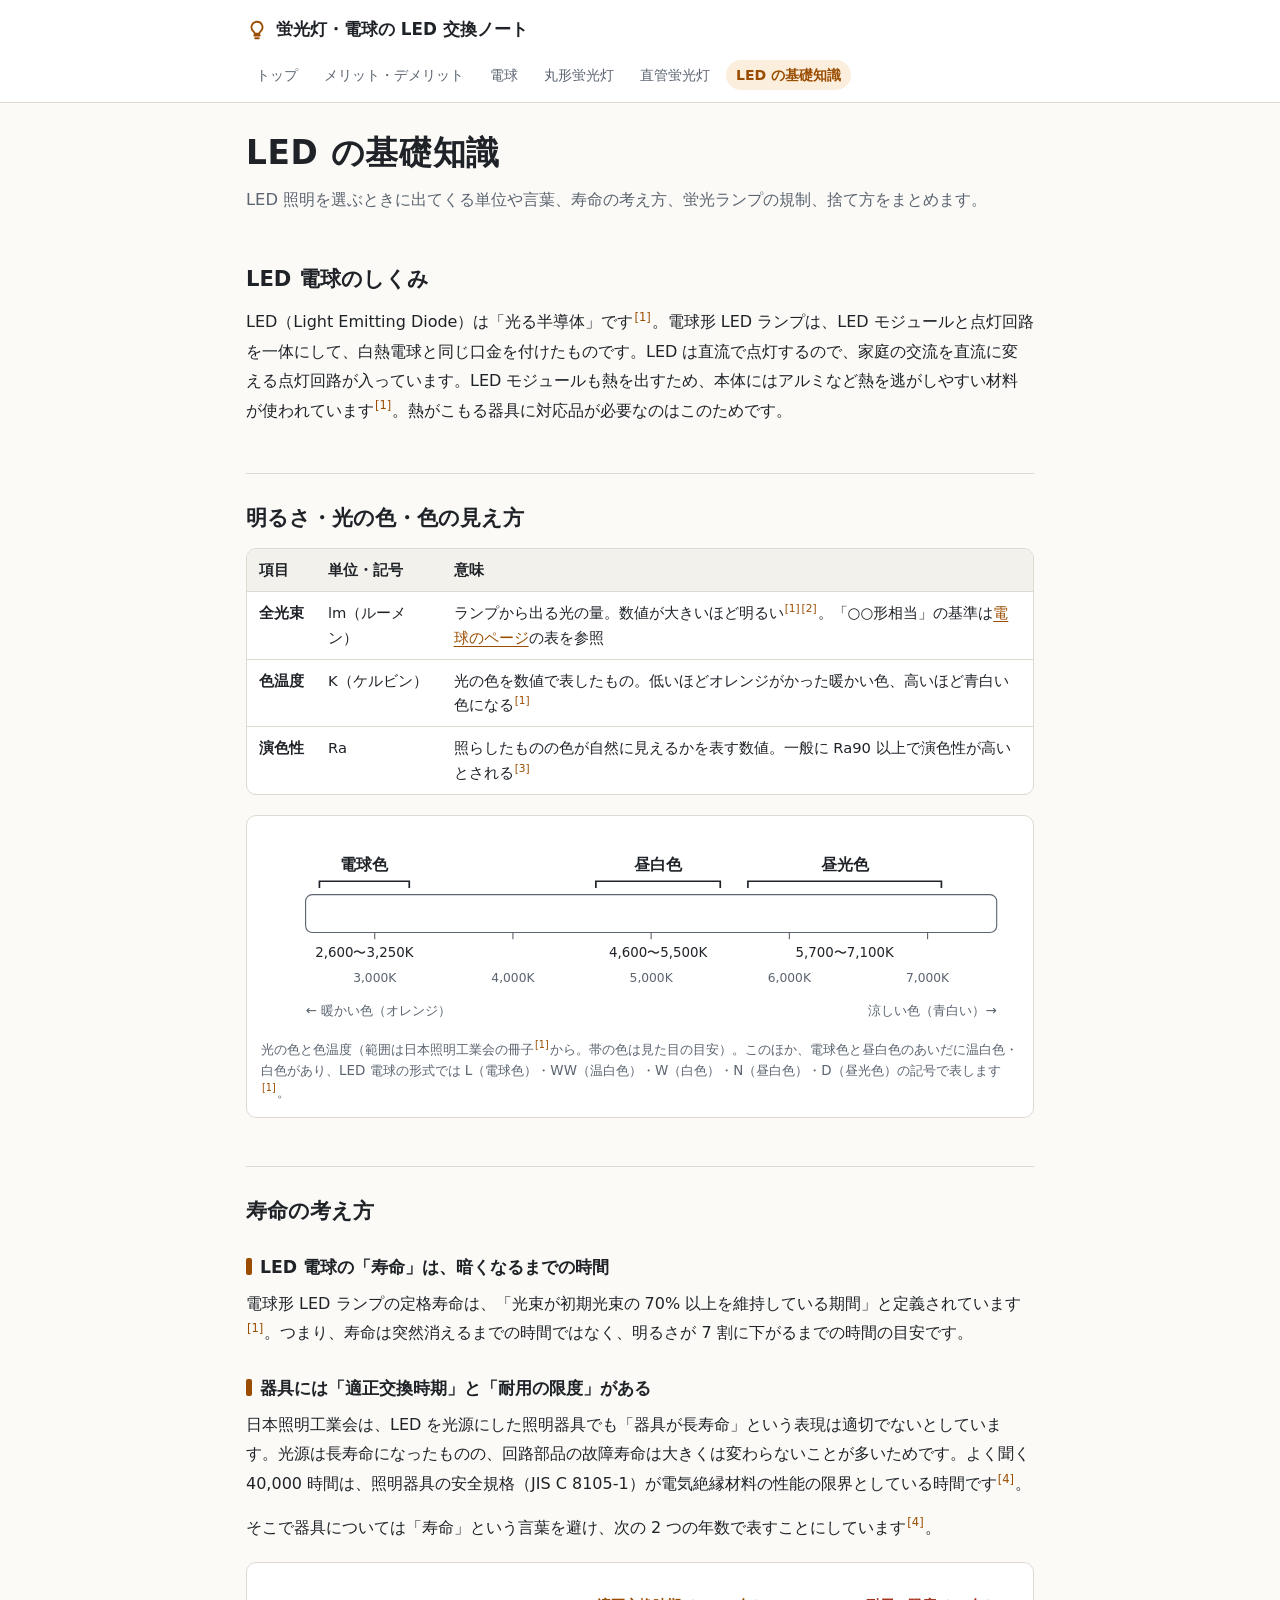
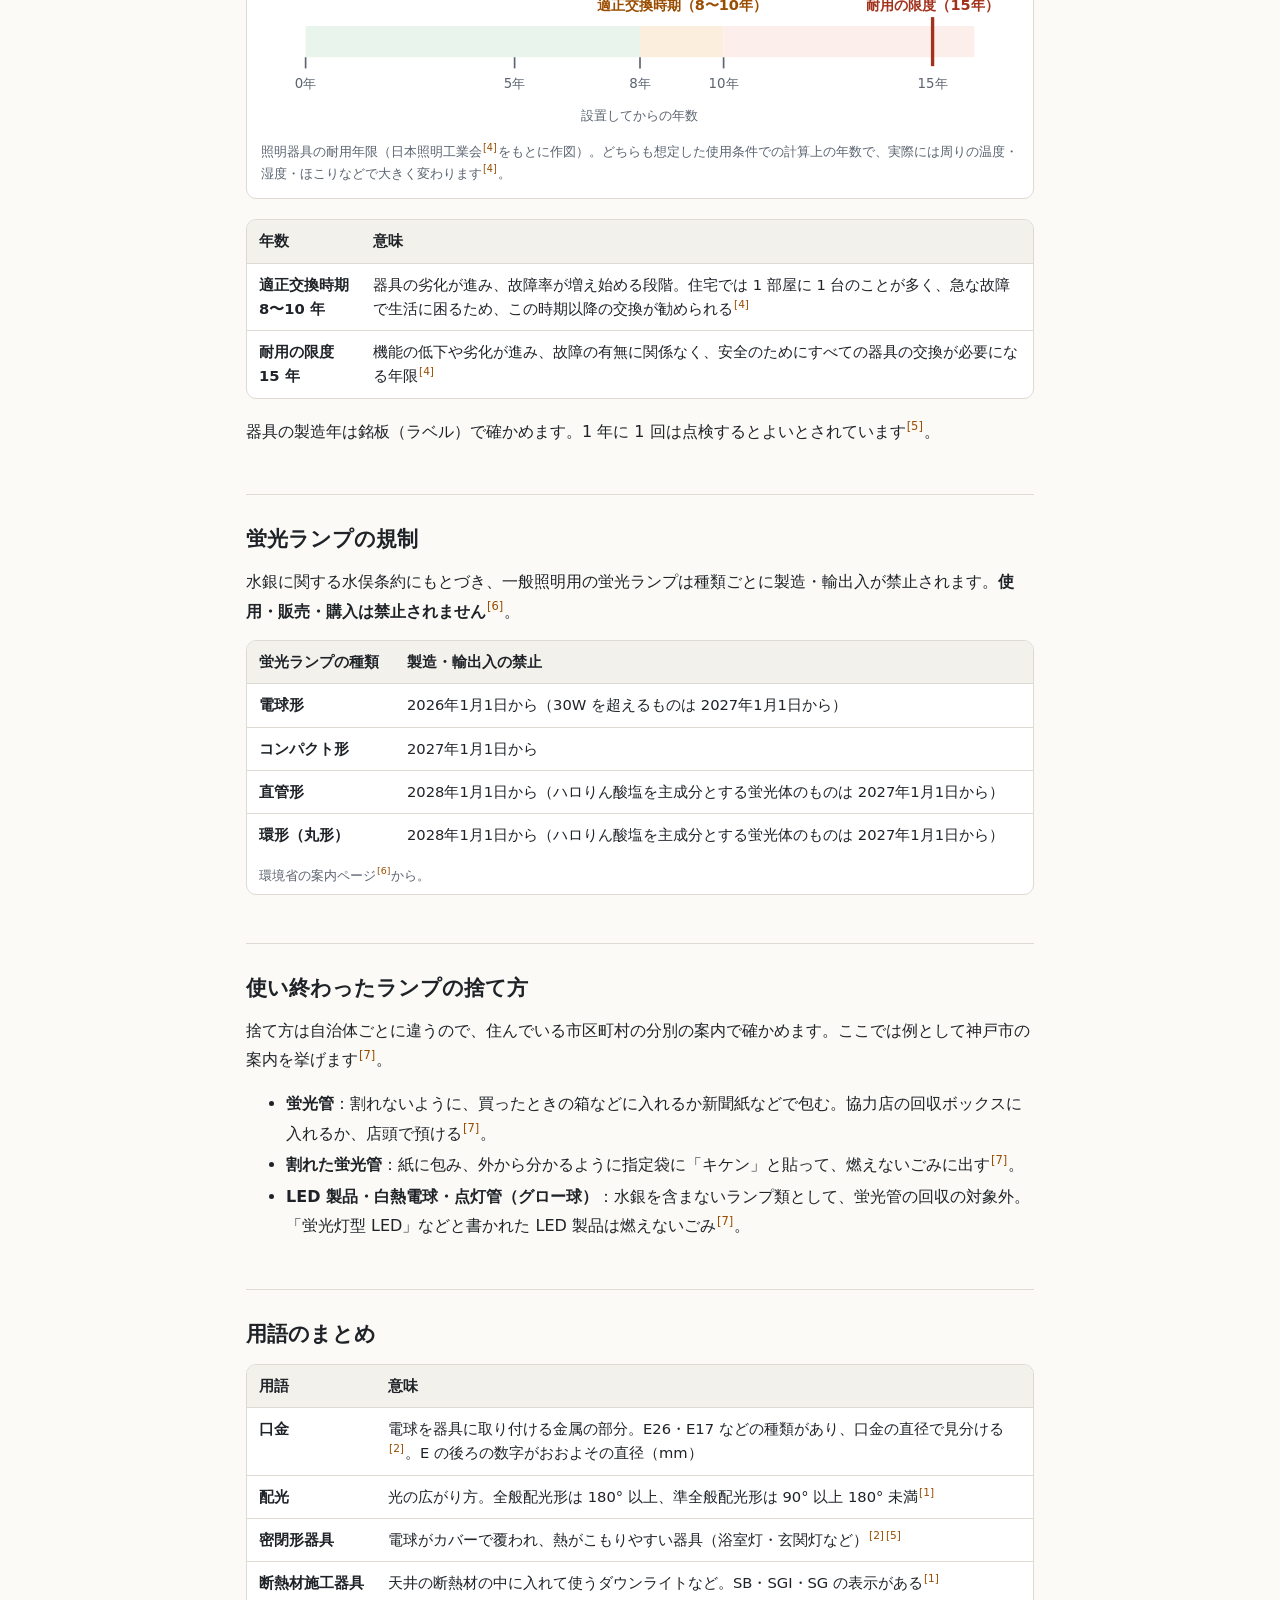
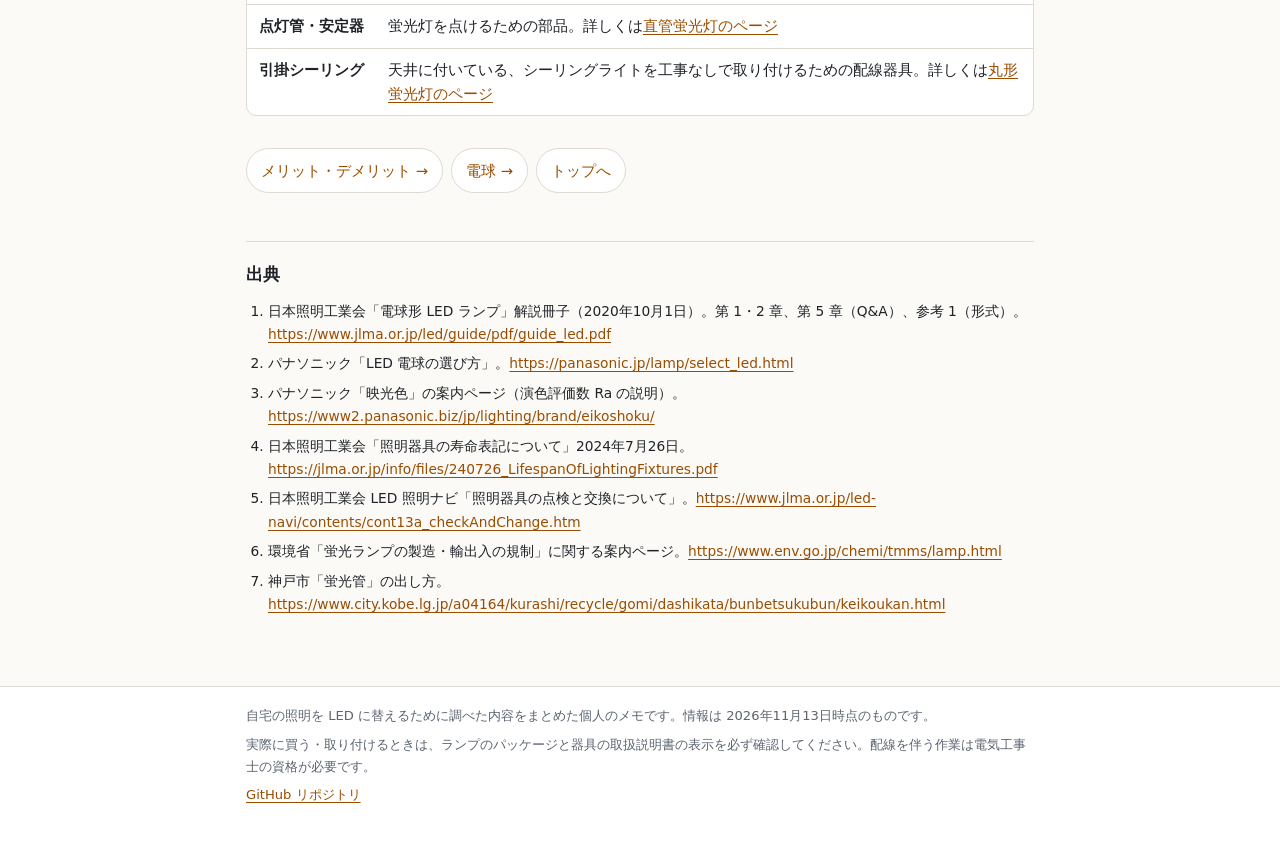
==== docs/basics.html @ df2120e6 "LED 交換の調査結果を docs/ に HTML でまとめる project.txt の 3 系統（電球・丸形蛍光灯・直管蛍光灯）について、交換時の注意点、 メリット・デメリット、LED の基礎知識" ====
<!doctype html>
<html lang="ja">
<head>
<meta charset="utf-8">
<meta name="viewport" content="width=device-width, initial-scale=1">
<title>LED の基礎知識｜LED 交換ノート</title>
<meta name="description" content="lm・K・Ra の意味、LED と照明器具の寿命の考え方、蛍光ランプの規制、使い終わったランプの捨て方。">
<link rel="stylesheet" href="style.css">
</head>
<body>
<header class="site-header">
  <div class="inner">
    <a class="brand" href="index.html">
      <svg width="22" height="22" viewBox="0 0 24 24" aria-hidden="true"><path class="svg-stroke-accent" stroke-width="2" stroke-linecap="round" stroke-linejoin="round" d="M9 18h6M10 21h4M12 3a6 6 0 0 0-3.6 10.8c.8.6 1.1 1.4 1.1 2.2h5c0-.8.3-1.6 1.1-2.2A6 6 0 0 0 12 3z"/></svg>
      蛍光灯・電球の LED 交換ノート
    </a>
    <nav class="site-nav" aria-label="ページ一覧">
      <ul>
        <li><a href="index.html">トップ</a></li>
        <li><a href="merit.html">メリット・デメリット</a></li>
        <li><a href="bulb.html">電球</a></li>
        <li><a href="circular.html">丸形蛍光灯</a></li>
        <li><a href="straight.html">直管蛍光灯</a></li>
        <li><a href="basics.html" aria-current="page">LED の基礎知識</a></li>
      </ul>
    </nav>
  </div>
</header>

<main>
  <h1>LED の基礎知識</h1>
  <p class="lead">LED 照明を選ぶときに出てくる単位や言葉、寿命の考え方、蛍光ランプの規制、捨て方をまとめます。</p>

  <h2>LED 電球のしくみ</h2>
  <p>LED（Light Emitting Diode）は「光る半導体」です<sup class="ref"><a href="#s1">[1]</a></sup>。電球形 LED ランプは、LED モジュールと点灯回路を一体にして、白熱電球と同じ口金を付けたものです。LED は直流で点灯するので、家庭の交流を直流に変える点灯回路が入っています。LED モジュールも熱を出すため、本体にはアルミなど熱を逃がしやすい材料が使われています<sup class="ref"><a href="#s1">[1]</a></sup>。熱がこもる器具に対応品が必要なのはこのためです。</p>

  <h2 id="color">明るさ・光の色・色の見え方</h2>
  <div class="table-wrap">
    <table>
      <thead>
        <tr><th scope="col">項目</th><th scope="col">単位・記号</th><th scope="col">意味</th></tr>
      </thead>
      <tbody>
        <tr><th scope="row">全光束</th><td>lm（ルーメン）</td><td>ランプから出る光の量。数値が大きいほど明るい<sup class="ref"><a href="#s1">[1]</a><a href="#s2">[2]</a></sup>。「○○形相当」の基準は<a href="bulb.html">電球のページ</a>の表を参照</td></tr>
        <tr><th scope="row">色温度</th><td>K（ケルビン）</td><td>光の色を数値で表したもの。低いほどオレンジがかった暖かい色、高いほど青白い色になる<sup class="ref"><a href="#s1">[1]</a></sup></td></tr>
        <tr><th scope="row">演色性</th><td>Ra</td><td>照らしたものの色が自然に見えるかを表す数値。一般に Ra90 以上で演色性が高いとされる<sup class="ref"><a href="#s3">[3]</a></sup></td></tr>
      </tbody>
    </table>
  </div>

  <figure>
    <svg viewBox="0 0 680 180" role="img" aria-labelledby="ct-title ct-desc">
      <title id="ct-title">光の色と色温度の範囲</title>
      <desc id="ct-desc">色温度が低いほどオレンジ、高いほど青白い。電球色は 2600〜3250K、昼白色は 4600〜5500K、昼光色は 5700〜7100K。</desc>
      <defs>
        <linearGradient id="ct-grad" x1="0" x2="1" y1="0" y2="0">
          <stop offset="0" stop-color="#ff9f45"/>
          <stop offset="0.1" stop-color="#ffb46b"/>
          <stop offset="0.3" stop-color="#ffd1a3"/>
          <stop offset="0.5" stop-color="#ffe4ce"/>
          <stop offset="0.7" stop-color="#fff3ef"/>
          <stop offset="1" stop-color="#e3ebff"/>
        </linearGradient>
      </defs>
      <!-- 区分 -->
      <g class="svg-stroke" stroke-width="1.5">
        <path d="M52.4 52 V46 H133 V52"/>
        <path d="M300.4 52 V46 H412 V52"/>
        <path d="M436.8 52 V46 H610.4 V52"/>
      </g>
      <g font-size="14" font-weight="700" text-anchor="middle" class="svg-text">
        <text x="92.7" y="36">電球色</text>
        <text x="356.2" y="36">昼白色</text>
        <text x="523.6" y="36">昼光色</text>
      </g>
      <rect x="40" y="58" width="620" height="34" rx="6" fill="url(#ct-grad)" class="svg-stroke-muted" stroke-width="1"/>
      <g font-size="12" text-anchor="middle" class="svg-text">
        <text x="92.7" y="114">2,600〜3,250K</text>
        <text x="356.2" y="114">4,600〜5,500K</text>
        <text x="523.6" y="114">5,700〜7,100K</text>
      </g>
      <g class="svg-stroke-muted" stroke-width="1">
        <line x1="102" y1="92" x2="102" y2="98"/>
        <line x1="226" y1="92" x2="226" y2="98"/>
        <line x1="350" y1="92" x2="350" y2="98"/>
        <line x1="474" y1="92" x2="474" y2="98"/>
        <line x1="598" y1="92" x2="598" y2="98"/>
      </g>
      <g font-size="11" text-anchor="middle" class="svg-muted">
        <text x="102" y="136">3,000K</text>
        <text x="226" y="136">4,000K</text>
        <text x="350" y="136">5,000K</text>
        <text x="474" y="136">6,000K</text>
        <text x="598" y="136">7,000K</text>
      </g>
      <text x="40" y="166" font-size="12" class="svg-muted">← 暖かい色（オレンジ）</text>
      <text x="660" y="166" font-size="12" text-anchor="end" class="svg-muted">涼しい色（青白い）→</text>
    </svg>
    <figcaption>光の色と色温度（範囲は日本照明工業会の冊子<sup class="ref"><a href="#s1">[1]</a></sup>から。帯の色は見た目の目安）。このほか、電球色と昼白色のあいだに温白色・白色があり、LED 電球の形式では L（電球色）・WW（温白色）・W（白色）・N（昼白色）・D（昼光色）の記号で表します<sup class="ref"><a href="#s1">[1]</a></sup>。</figcaption>
  </figure>

  <h2 id="life">寿命の考え方</h2>
  <h3>LED 電球の「寿命」は、暗くなるまでの時間</h3>
  <p>電球形 LED ランプの定格寿命は、「光束が初期光束の 70% 以上を維持している期間」と定義されています<sup class="ref"><a href="#s1">[1]</a></sup>。つまり、寿命は突然消えるまでの時間ではなく、明るさが 7 割に下がるまでの時間の目安です。</p>

  <h3>器具には「適正交換時期」と「耐用の限度」がある</h3>
  <p>日本照明工業会は、LED を光源にした照明器具でも「器具が長寿命」という表現は適切でないとしています。光源は長寿命になったものの、回路部品の故障寿命は大きくは変わらないことが多いためです。よく聞く 40,000 時間は、照明器具の安全規格（JIS C 8105-1）が電気絶縁材料の性能の限界としている時間です<sup class="ref"><a href="#s4">[4]</a></sup>。</p>
  <p>そこで器具については「寿命」という言葉を避け、次の 2 つの年数で表すことにしています<sup class="ref"><a href="#s4">[4]</a></sup>。</p>
  <figure>
    <svg viewBox="0 0 680 140" role="img" aria-labelledby="life-title life-desc">
      <title id="life-title">照明器具の適正交換時期と耐用の限度</title>
      <desc id="life-desc">設置から8〜10年が適正交換時期、15年が耐用の限度。</desc>
      <rect x="40" y="44" width="300" height="28" class="svg-fill-ok-soft"/>
      <rect x="340" y="44" width="75" height="28" class="svg-fill-accent-soft"/>
      <rect x="415" y="44" width="187.5" height="28" class="svg-fill-warn-soft"/>
      <rect x="602.5" y="44" width="37.5" height="28" class="svg-fill-warn-soft"/>
      <rect x="601" y="36" width="3" height="44" class="svg-warn"/>
      <text x="377.5" y="30" text-anchor="middle" font-size="13" font-weight="700" class="svg-accent">適正交換時期（8〜10年）</text>
      <text x="602.5" y="30" text-anchor="middle" font-size="13" font-weight="700" class="svg-warn">耐用の限度（15年）</text>
      <g class="svg-stroke-muted" stroke-width="1.5">
        <line x1="40" y1="72" x2="40" y2="82"/>
        <line x1="227.5" y1="72" x2="227.5" y2="82"/>
        <line x1="340" y1="72" x2="340" y2="82"/>
        <line x1="415" y1="72" x2="415" y2="82"/>
      </g>
      <g font-size="12" text-anchor="middle" class="svg-muted">
        <text x="40" y="100">0年</text>
        <text x="227.5" y="100">5年</text>
        <text x="340" y="100">8年</text>
        <text x="415" y="100">10年</text>
        <text x="602.5" y="100">15年</text>
      </g>
      <text x="340" y="128" text-anchor="middle" font-size="12" class="svg-muted">設置してからの年数</text>
    </svg>
    <figcaption>照明器具の耐用年限（日本照明工業会<sup class="ref"><a href="#s4">[4]</a></sup>をもとに作図）。どちらも想定した使用条件での計算上の年数で、実際には周りの温度・湿度・ほこりなどで大きく変わります<sup class="ref"><a href="#s4">[4]</a></sup>。</figcaption>
  </figure>
  <div class="table-wrap">
    <table>
      <thead>
        <tr><th scope="col">年数</th><th scope="col">意味</th></tr>
      </thead>
      <tbody>
        <tr><th scope="row">適正交換時期<br>8〜10 年</th><td>器具の劣化が進み、故障率が増え始める段階。住宅では 1 部屋に 1 台のことが多く、急な故障で生活に困るため、この時期以降の交換が勧められる<sup class="ref"><a href="#s4">[4]</a></sup></td></tr>
        <tr><th scope="row">耐用の限度<br>15 年</th><td>機能の低下や劣化が進み、故障の有無に関係なく、安全のためにすべての器具の交換が必要になる年限<sup class="ref"><a href="#s4">[4]</a></sup></td></tr>
      </tbody>
    </table>
  </div>
  <p>器具の製造年は銘板（ラベル）で確かめます。1 年に 1 回は点検するとよいとされています<sup class="ref"><a href="#s5">[5]</a></sup>。</p>

  <h2>蛍光ランプの規制</h2>
  <p>水銀に関する水俣条約にもとづき、一般照明用の蛍光ランプは種類ごとに製造・輸出入が禁止されます。<strong>使用・販売・購入は禁止されません</strong><sup class="ref"><a href="#s6">[6]</a></sup>。</p>
  <div class="table-wrap">
    <table>
      <caption>環境省の案内ページ<sup class="ref"><a href="#s6">[6]</a></sup>から。</caption>
      <thead>
        <tr><th scope="col">蛍光ランプの種類</th><th scope="col">製造・輸出入の禁止</th></tr>
      </thead>
      <tbody>
        <tr><th scope="row">電球形</th><td>2026年1月1日から（30W を超えるものは 2027年1月1日から）</td></tr>
        <tr><th scope="row">コンパクト形</th><td>2027年1月1日から</td></tr>
        <tr><th scope="row">直管形</th><td>2028年1月1日から（ハロりん酸塩を主成分とする蛍光体のものは 2027年1月1日から）</td></tr>
        <tr><th scope="row">環形（丸形）</th><td>2028年1月1日から（ハロりん酸塩を主成分とする蛍光体のものは 2027年1月1日から）</td></tr>
      </tbody>
    </table>
  </div>

  <h2>使い終わったランプの捨て方</h2>
  <p>捨て方は自治体ごとに違うので、住んでいる市区町村の分別の案内で確かめます。ここでは例として神戸市の案内を挙げます<sup class="ref"><a href="#s7">[7]</a></sup>。</p>
  <ul>
    <li><strong>蛍光管</strong>：割れないように、買ったときの箱などに入れるか新聞紙などで包む。協力店の回収ボックスに入れるか、店頭で預ける<sup class="ref"><a href="#s7">[7]</a></sup>。</li>
    <li><strong>割れた蛍光管</strong>：紙に包み、外から分かるように指定袋に「キケン」と貼って、燃えないごみに出す<sup class="ref"><a href="#s7">[7]</a></sup>。</li>
    <li><strong>LED 製品・白熱電球・点灯管（グロー球）</strong>：水銀を含まないランプ類として、蛍光管の回収の対象外。「蛍光灯型 LED」などと書かれた LED 製品は燃えないごみ<sup class="ref"><a href="#s7">[7]</a></sup>。</li>
  </ul>

  <h2>用語のまとめ</h2>
  <div class="table-wrap">
    <table>
      <thead>
        <tr><th scope="col">用語</th><th scope="col">意味</th></tr>
      </thead>
      <tbody>
        <tr><th scope="row">口金</th><td>電球を器具に取り付ける金属の部分。E26・E17 などの種類があり、口金の直径で見分ける<sup class="ref"><a href="#s2">[2]</a></sup>。E の後ろの数字がおおよその直径（mm）</td></tr>
        <tr><th scope="row">配光</th><td>光の広がり方。全般配光形は 180° 以上、準全般配光形は 90° 以上 180° 未満<sup class="ref"><a href="#s1">[1]</a></sup></td></tr>
        <tr><th scope="row">密閉形器具</th><td>電球がカバーで覆われ、熱がこもりやすい器具（浴室灯・玄関灯など）<sup class="ref"><a href="#s2">[2]</a><a href="#s5">[5]</a></sup></td></tr>
        <tr><th scope="row">断熱材施工器具</th><td>天井の断熱材の中に入れて使うダウンライトなど。SB・SGⅠ・SG の表示がある<sup class="ref"><a href="#s1">[1]</a></sup></td></tr>
        <tr><th scope="row">点灯管・安定器</th><td>蛍光灯を点けるための部品。詳しくは<a href="straight.html#method">直管蛍光灯のページ</a></td></tr>
        <tr><th scope="row">引掛シーリング</th><td>天井に付いている、シーリングライトを工事なしで取り付けるための配線器具。詳しくは<a href="circular.html">丸形蛍光灯のページ</a></td></tr>
      </tbody>
    </table>
  </div>

  <div class="next">
    <a href="merit.html">メリット・デメリット →</a>
    <a href="bulb.html">電球 →</a>
    <a href="index.html">トップへ</a>
  </div>

  <section class="sources" aria-labelledby="src-h">
    <h2 id="src-h">出典</h2>
    <ol>
      <li id="s1">日本照明工業会「電球形 LED ランプ」解説冊子（2020年10月1日）。第 1・2 章、第 5 章（Q&amp;A）、参考 1（形式）。<a href="https://www.jlma.or.jp/led/guide/pdf/guide_led.pdf">https://www.jlma.or.jp/led/guide/pdf/guide_led.pdf</a></li>
      <li id="s2">パナソニック「LED 電球の選び方」。<a href="https://panasonic.jp/lamp/select_led.html">https://panasonic.jp/lamp/select_led.html</a></li>
      <li id="s3">パナソニック「映光色」の案内ページ（演色評価数 Ra の説明）。<a href="https://www2.panasonic.biz/jp/lighting/brand/eikoshoku/">https://www2.panasonic.biz/jp/lighting/brand/eikoshoku/</a></li>
      <li id="s4">日本照明工業会「照明器具の寿命表記について」2024年7月26日。<a href="https://jlma.or.jp/info/files/240726_LifespanOfLightingFixtures.pdf">https://jlma.or.jp/info/files/240726_LifespanOfLightingFixtures.pdf</a></li>
      <li id="s5">日本照明工業会 LED 照明ナビ「照明器具の点検と交換について」。<a href="https://www.jlma.or.jp/led-navi/contents/cont13a_checkAndChange.htm">https://www.jlma.or.jp/led-navi/contents/cont13a_checkAndChange.htm</a></li>
      <li id="s6">環境省「蛍光ランプの製造・輸出入の規制」に関する案内ページ。<a href="https://www.env.go.jp/chemi/tmms/lamp.html">https://www.env.go.jp/chemi/tmms/lamp.html</a></li>
      <li id="s7">神戸市「蛍光管」の出し方。<a href="https://www.city.kobe.lg.jp/a04164/kurashi/recycle/gomi/dashikata/bunbetsukubun/keikoukan.html">https://www.city.kobe.lg.jp/a04164/kurashi/recycle/gomi/dashikata/bunbetsukubun/keikoukan.html</a></li>
    </ol>
  </section>
</main>

<footer class="site-footer">
  <div class="inner">
    <p>自宅の照明を LED に替えるために調べた内容をまとめた個人のメモです。情報は 2026年11月13日時点のものです。</p>
    <p>実際に買う・取り付けるときは、ランプのパッケージと器具の取扱説明書の表示を必ず確認してください。配線を伴う作業は電気工事士の資格が必要です。</p>
    <p><a href="https://github.com/mrgarita/fl2led">GitHub リポジトリ</a></p>
  </div>
</footer>
</body>
</html>
---- docs/style.css ----
/* LED 交換ノート 共通スタイル
   色はすべて :root のトークンで定義し、ダークモードでは同じトークンを上書きする。 */
:root {
  --bg: #fbfaf7;
  --surface: #ffffff;
  --surface-2: #f3f1ec;
  --text: #1f2328;
  --muted: #5b6470;
  --line: #dedad2;
  --accent: #9a4d00;        /* 電球の暖色。リンクと見出しの印 */
  --accent-soft: #fbeedd;
  --cool: #1d5fa8;          /* LED・昼白色の寒色 */
  --cool-soft: #e7f0fa;
  --warn: #a3321c;
  --warn-soft: #fcefeb;
  --ok: #2c6e3f;
  --ok-soft: #e9f4ec;
  --shadow: 0 1px 2px rgb(0 0 0 / 0.04), 0 2px 8px rgb(0 0 0 / 0.04);
  --radius: 10px;
  --font: "Hiragino Kaku Gothic ProN", "Hiragino Sans", "Noto Sans JP",
    "Yu Gothic UI", "Yu Gothic", Meiryo, system-ui, sans-serif;
  color-scheme: light dark;
}

@media (prefers-color-scheme: dark) {
  :root {
    --bg: #15171a;
    --surface: #1d2024;
    --surface-2: #24282d;
    --text: #e8e6e1;
    --muted: #a3a9b1;
    --line: #353a41;
    --accent: #f0a54a;
    --accent-soft: #3a2a17;
    --cool: #82b4ec;
    --cool-soft: #1c2a3b;
    --warn: #f3a593;
    --warn-soft: #3a211b;
    --ok: #8fd0a2;
    --ok-soft: #1b3123;
    --shadow: none;
  }
}

* { box-sizing: border-box; }

html { -webkit-text-size-adjust: 100%; }

body {
  margin: 0;
  background: var(--bg);
  color: var(--text);
  font-family: var(--font);
  font-size: 16px;
  line-height: 1.85;
  overflow-wrap: anywhere;
}

a { color: var(--accent); text-underline-offset: 3px; }
a:hover { text-decoration-thickness: 2px; }

/* ヘッダーとナビ */
.site-header {
  border-bottom: 1px solid var(--line);
  background: var(--surface);
}
.site-header .inner {
  max-width: 820px;
  margin: 0 auto;
  padding: 14px 16px 10px;
}
.brand {
  display: inline-flex;
  align-items: center;
  gap: 8px;
  color: var(--text);
  font-weight: 700;
  font-size: 1.05rem;
  text-decoration: none;
}
.brand svg { flex: none; }
.site-nav ul {
  display: flex;
  flex-wrap: wrap;
  gap: 4px 6px;
  margin: 8px 0 0;
  padding: 0;
  list-style: none;
}
.site-nav a {
  display: inline-block;
  padding: 2px 10px;
  border-radius: 999px;
  color: var(--muted);
  font-size: 0.88rem;
  text-decoration: none;
}
.site-nav a:hover { background: var(--surface-2); color: var(--text); }
.site-nav a[aria-current="page"] {
  background: var(--accent-soft);
  color: var(--accent);
  font-weight: 700;
}

/* 本文 */
main {
  max-width: 820px;
  margin: 0 auto;
  padding: 28px 16px 56px;
}

h1 {
  margin: 0 0 8px;
  font-size: clamp(1.5rem, 1.2rem + 1.4vw, 2.05rem);
  line-height: 1.4;
  letter-spacing: 0.02em;
}
h2 {
  margin: 48px 0 12px;
  padding-top: 4px;
  font-size: 1.32rem;
  line-height: 1.5;
  border-top: 1px solid var(--line);
  padding-top: 28px;
}
h2:first-of-type { border-top: none; padding-top: 0; }
h3 {
  margin: 28px 0 8px;
  font-size: 1.08rem;
  line-height: 1.5;
}
h3::before {
  content: "";
  display: inline-block;
  width: 6px;
  height: 1em;
  margin-right: 8px;
  vertical-align: -0.12em;
  border-radius: 2px;
  background: var(--accent);
}
p, ul, ol { margin: 0 0 14px; }
li { margin: 2px 0; }
strong { font-weight: 700; }
small, .small { font-size: 0.86rem; }

.lead {
  color: var(--muted);
  font-size: 1.02rem;
  margin-bottom: 20px;
}
.updated {
  color: var(--muted);
  font-size: 0.84rem;
}

/* 出典の参照番号 */
sup.ref { font-size: 0.72em; line-height: 0; }
sup.ref a { text-decoration: none; padding: 0 1px; }

/* 囲み */
.callout {
  margin: 18px 0;
  padding: 14px 16px;
  border-radius: var(--radius);
  border: 1px solid var(--line);
  background: var(--surface);
  box-shadow: var(--shadow);
}
.callout > :last-child { margin-bottom: 0; }
.callout .title {
  display: block;
  margin-bottom: 4px;
  font-weight: 700;
}
.callout.warn { background: var(--warn-soft); border-color: transparent; }
.callout.warn .title { color: var(--warn); }
.callout.ok { background: var(--ok-soft); border-color: transparent; }
.callout.ok .title { color: var(--ok); }
.callout.info { background: var(--cool-soft); border-color: transparent; }
.callout.info .title { color: var(--cool); }

/* 要点カード */
.cards {
  display: grid;
  grid-template-columns: repeat(auto-fit, minmax(230px, 1fr));
  gap: 12px;
  margin: 16px 0 8px;
  padding: 0;
  list-style: none;
}
.card {
  display: block;
  height: 100%;
  padding: 16px;
  border: 1px solid var(--line);
  border-radius: var(--radius);
  background: var(--surface);
  box-shadow: var(--shadow);
  color: var(--text);
  text-decoration: none;
}
a.card:hover { border-color: var(--accent); }
.card .label {
  display: block;
  margin-bottom: 4px;
  color: var(--accent);
  font-size: 0.8rem;
  font-weight: 700;
  letter-spacing: 0.06em;
}
.card .name { display: block; font-weight: 700; font-size: 1.05rem; }
.card .desc { display: block; margin-top: 4px; color: var(--muted); font-size: 0.9rem; line-height: 1.7; }

/* 表 */
.table-wrap {
  margin: 14px 0 18px;
  overflow-x: auto;
  border: 1px solid var(--line);
  border-radius: var(--radius);
  background: var(--surface);
}
table {
  width: 100%;
  border-collapse: collapse;
  font-size: 0.92rem;
  line-height: 1.65;
}
th, td {
  padding: 9px 12px;
  border-bottom: 1px solid var(--line);
  text-align: left;
  vertical-align: top;
}
thead th {
  background: var(--surface-2);
  font-weight: 700;
  white-space: nowrap;
}
tbody tr:last-child th, tbody tr:last-child td { border-bottom: none; }
tbody th { font-weight: 700; white-space: nowrap; }
td.num, th.num { text-align: right; white-space: nowrap; font-variant-numeric: tabular-nums; }
caption {
  caption-side: bottom;
  padding: 8px 12px;
  color: var(--muted);
  font-size: 0.82rem;
  text-align: left;
}

/* 図 */
figure {
  margin: 20px 0;
  padding: 14px;
  border: 1px solid var(--line);
  border-radius: var(--radius);
  background: var(--surface);
}
figure svg { display: block; width: 100%; height: auto; }
figcaption {
  margin-top: 8px;
  color: var(--muted);
  font-size: 0.84rem;
  line-height: 1.6;
}

/* SVG の配色（図はすべてトークン経由で塗る） */
.svg-text { fill: var(--text); font-family: var(--font); }
.svg-muted { fill: var(--muted); font-family: var(--font); }
.svg-accent { fill: var(--accent); font-family: var(--font); }
.svg-cool { fill: var(--cool); font-family: var(--font); }
.svg-warn { fill: var(--warn); font-family: var(--font); }
.svg-ok { fill: var(--ok); font-family: var(--font); }
.svg-line { stroke: var(--line); fill: none; }
.svg-stroke { stroke: var(--text); fill: none; }
.svg-stroke-muted { stroke: var(--muted); fill: none; }
.svg-stroke-accent { stroke: var(--accent); fill: none; }
.svg-stroke-cool { stroke: var(--cool); fill: none; }
.svg-fill-surface { fill: var(--surface); }
.svg-fill-surface2 { fill: var(--surface-2); }
.svg-fill-accent-soft { fill: var(--accent-soft); }
.svg-fill-cool-soft { fill: var(--cool-soft); }
.svg-fill-warn-soft { fill: var(--warn-soft); }
.svg-fill-ok-soft { fill: var(--ok-soft); }
.svg-fill-accent { fill: var(--accent); }
.svg-fill-cool { fill: var(--cool); }
.svg-fill-muted { fill: var(--muted); }

/* 手順 */
ol.steps {
  counter-reset: step;
  list-style: none;
  padding: 0;
}
ol.steps > li {
  position: relative;
  margin: 0 0 12px;
  padding: 2px 0 2px 42px;
}
ol.steps > li::before {
  counter-increment: step;
  content: counter(step);
  position: absolute;
  left: 0;
  top: 2px;
  width: 28px;
  height: 28px;
  border-radius: 50%;
  background: var(--accent-soft);
  color: var(--accent);
  font-weight: 700;
  font-size: 0.9rem;
  line-height: 28px;
  text-align: center;
}

/* メリット・デメリットの 2 列 */
.pros-cons {
  display: grid;
  grid-template-columns: repeat(auto-fit, minmax(260px, 1fr));
  gap: 12px;
  margin: 14px 0;
}
.pros-cons > div {
  padding: 14px 16px;
  border-radius: var(--radius);
}
.pros-cons .pros { background: var(--ok-soft); }
.pros-cons .cons { background: var(--warn-soft); }
.pros-cons h3 { margin-top: 0; }
.pros-cons .pros h3::before { background: var(--ok); }
.pros-cons .cons h3::before { background: var(--warn); }
.pros-cons ul { margin: 0; padding-left: 1.2em; }

/* 電気代の計算 */
.calc {
  margin: 16px 0;
  padding: 16px;
  border: 1px solid var(--line);
  border-radius: var(--radius);
  background: var(--surface);
  box-shadow: var(--shadow);
}
.calc .fields {
  display: grid;
  grid-template-columns: repeat(auto-fit, minmax(150px, 1fr));
  gap: 12px;
}
.calc label { display: block; font-size: 0.86rem; color: var(--muted); }
.calc input {
  width: 100%;
  margin-top: 4px;
  padding: 8px 10px;
  border: 1px solid var(--line);
  border-radius: 8px;
  background: var(--bg);
  color: var(--text);
  font: inherit;
  font-variant-numeric: tabular-nums;
}
.calc input:focus { outline: 2px solid var(--accent); outline-offset: 1px; }
.calc output {
  display: block;
  margin-top: 14px;
  padding: 12px 14px;
  border-radius: 8px;
  background: var(--accent-soft);
  font-variant-numeric: tabular-nums;
}
.calc output strong { color: var(--accent); font-size: 1.15rem; }

/* 出典 */
.sources {
  margin-top: 48px;
  padding-top: 20px;
  border-top: 1px solid var(--line);
  font-size: 0.86rem;
  line-height: 1.7;
}
.sources h2 { margin-top: 0; padding-top: 0; border-top: none; font-size: 1.05rem; }
.sources ol { padding-left: 1.6em; }
.sources li { margin-bottom: 6px; }
.sources li:target { background: var(--accent-soft); border-radius: 4px; }

/* 次のページへ */
.next {
  display: flex;
  flex-wrap: wrap;
  gap: 8px;
  margin-top: 32px;
}
.next a {
  padding: 8px 14px;
  border: 1px solid var(--line);
  border-radius: 999px;
  background: var(--surface);
  text-decoration: none;
  font-size: 0.92rem;
}
.next a:hover { border-color: var(--accent); }

/* フッター */
.site-footer {
  border-top: 1px solid var(--line);
  background: var(--surface);
  color: var(--muted);
  font-size: 0.82rem;
  line-height: 1.7;
}
.site-footer .inner {
  max-width: 820px;
  margin: 0 auto;
  padding: 18px 16px 28px;
}
.site-footer p { margin: 0 0 6px; }

.tag {
  display: inline-block;
  padding: 0 8px;
  border-radius: 999px;
  background: var(--surface-2);
  color: var(--muted);
  font-size: 0.78rem;
  font-weight: 700;
  line-height: 1.8;
  vertical-align: 0.1em;
}
.tag.ok { background: var(--ok-soft); color: var(--ok); }
.tag.warn { background: var(--warn-soft); color: var(--warn); }
.tag.cool { background: var(--cool-soft); color: var(--cool); }
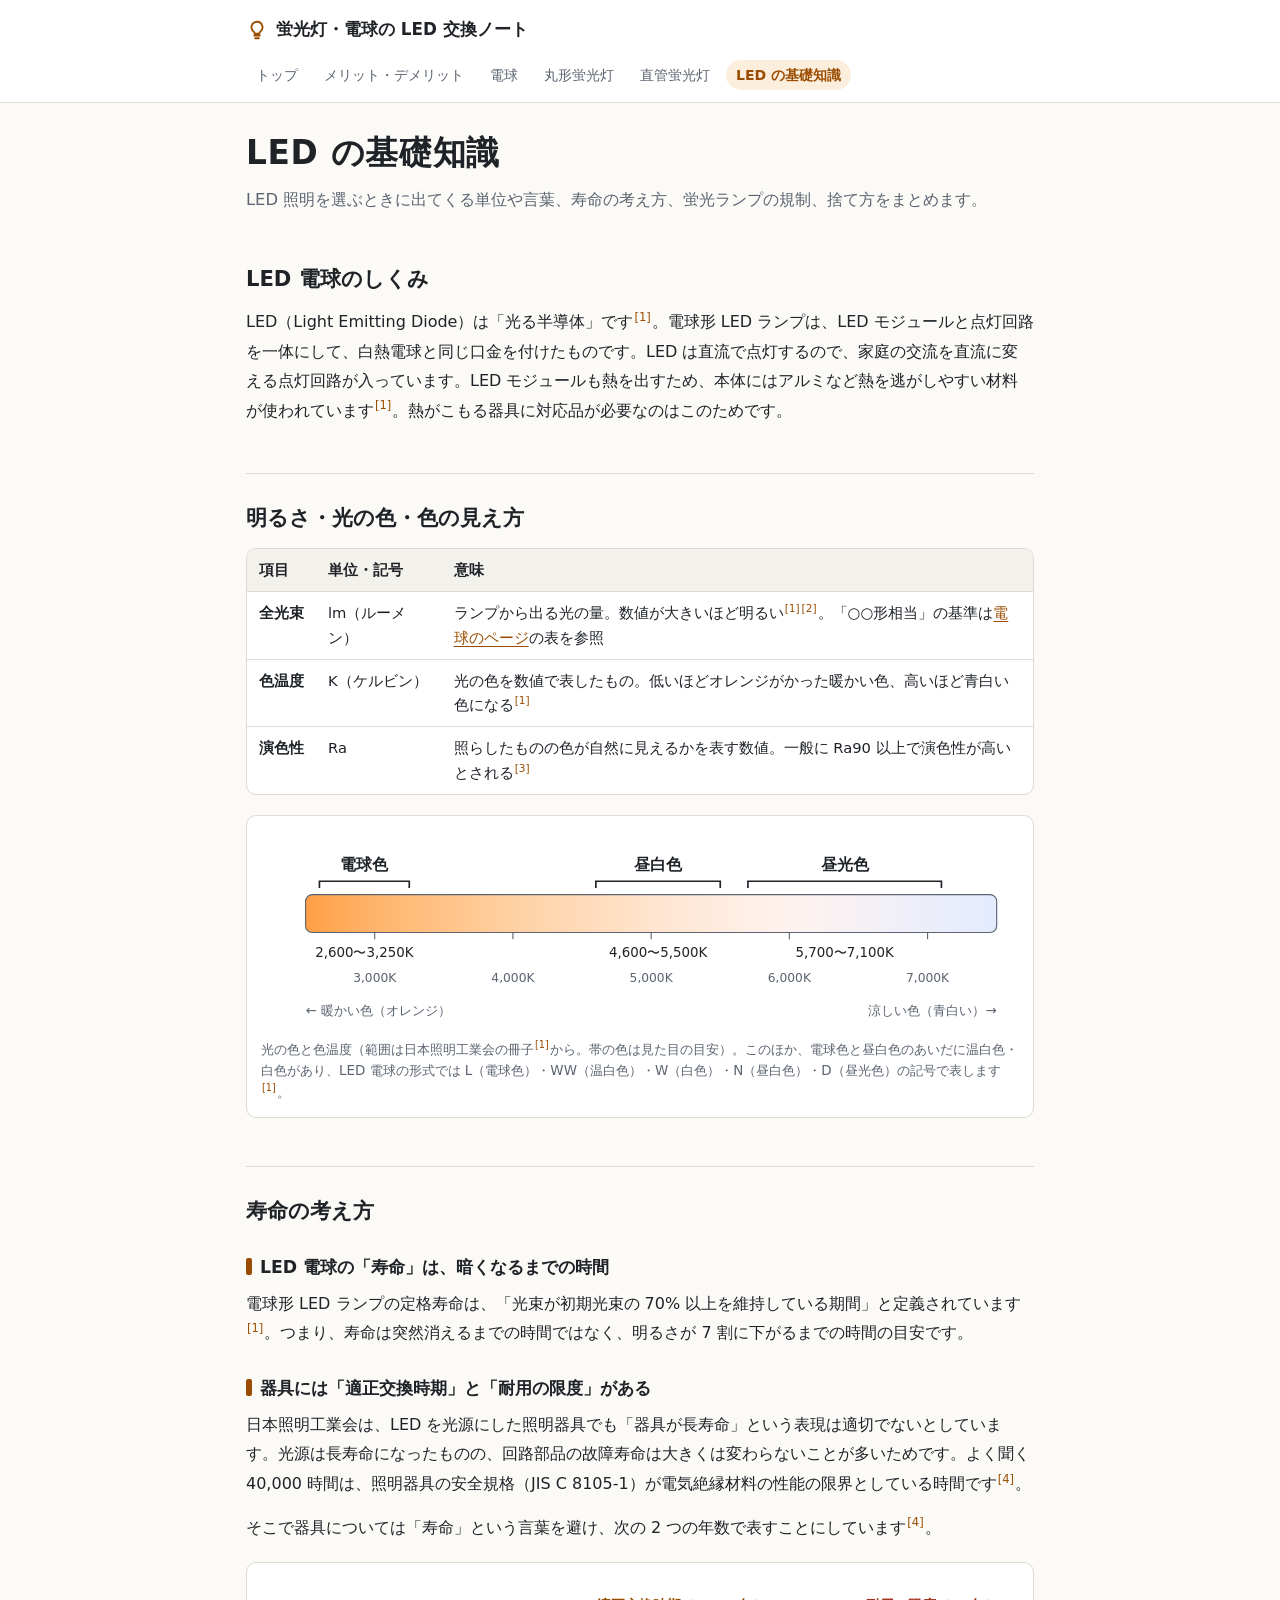
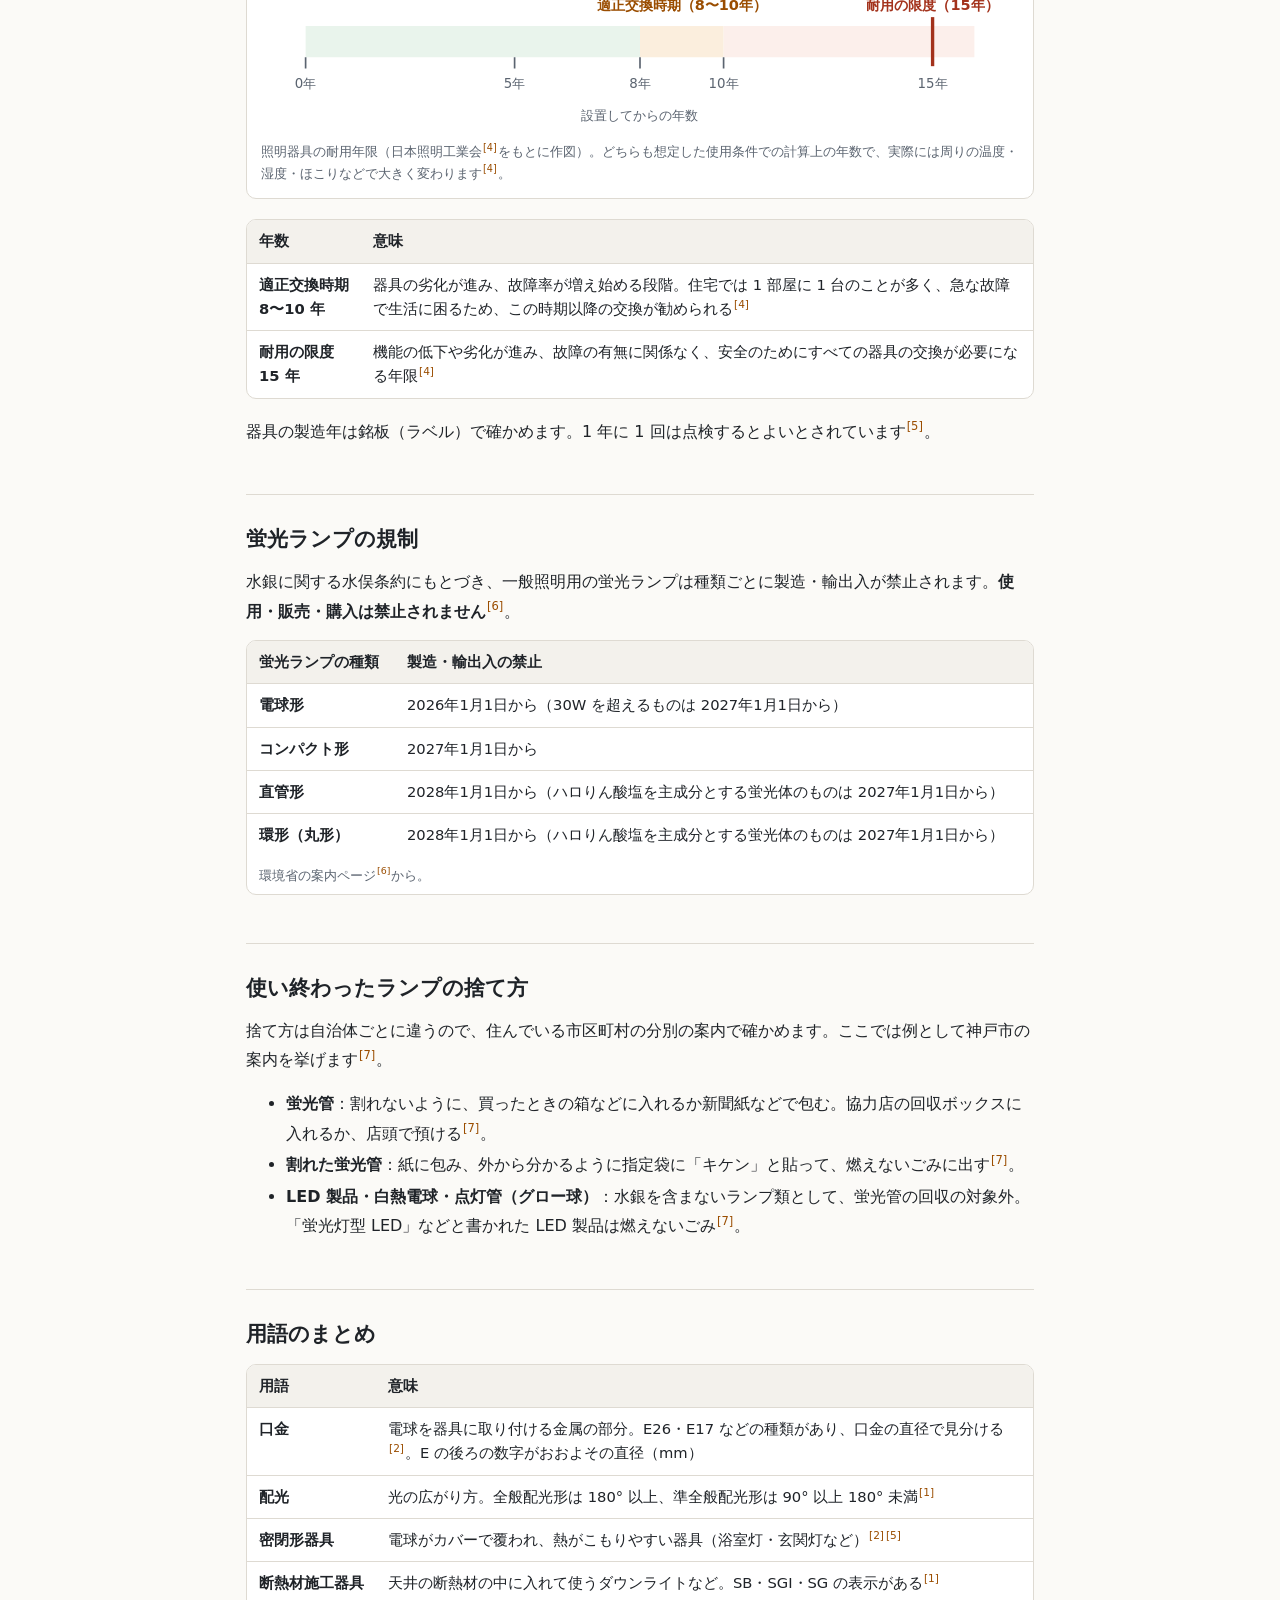
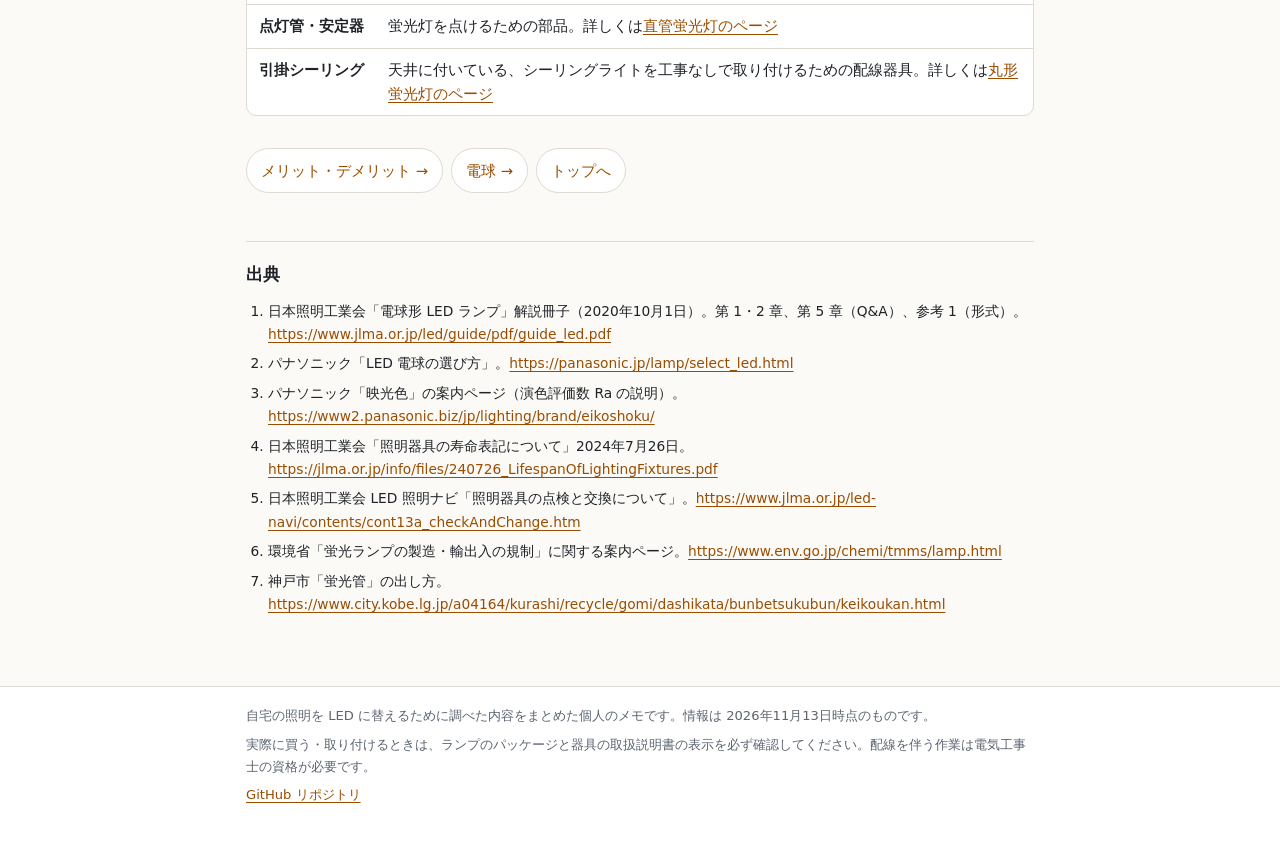
==== commit d0fa1e1a: "図の表示を直す（色温度の帯・スマホ幅の文字サイズ） 色温度の帯は、クラスの fill: none が fill 属性を上書きしてグラデーションが消えていたので style 属性で塗るようにした。スマホ" ====
--- a/docs/basics.html
+++ b/docs/basics.html
@@ -73,7 +73,7 @@
         <text x="356.2" y="36">昼白色</text>
         <text x="523.6" y="36">昼光色</text>
       </g>
-      <rect x="40" y="58" width="620" height="34" rx="6" fill="url(#ct-grad)" class="svg-stroke-muted" stroke-width="1"/>
+      <rect x="40" y="58" width="620" height="34" rx="6" class="svg-stroke-muted" style="fill: url(#ct-grad)" stroke-width="1"/>
       <g font-size="12" text-anchor="middle" class="svg-text">
         <text x="92.7" y="114">2,600〜3,250K</text>
         <text x="356.2" y="114">4,600〜5,500K</text>
--- a/docs/style.css
+++ b/docs/style.css
@@ -256,7 +256,9 @@
   border-radius: var(--radius);
   background: var(--surface);
 }
-figure svg { display: block; width: 100%; height: auto; }
+/* スマホ幅では図の文字が小さくなりすぎるので、最小幅を決めて図だけ横スクロールさせる */
+figure { overflow-x: auto; }
+figure svg { display: block; width: 100%; min-width: 560px; height: auto; }
 figcaption {
   margin-top: 8px;
   color: var(--muted);
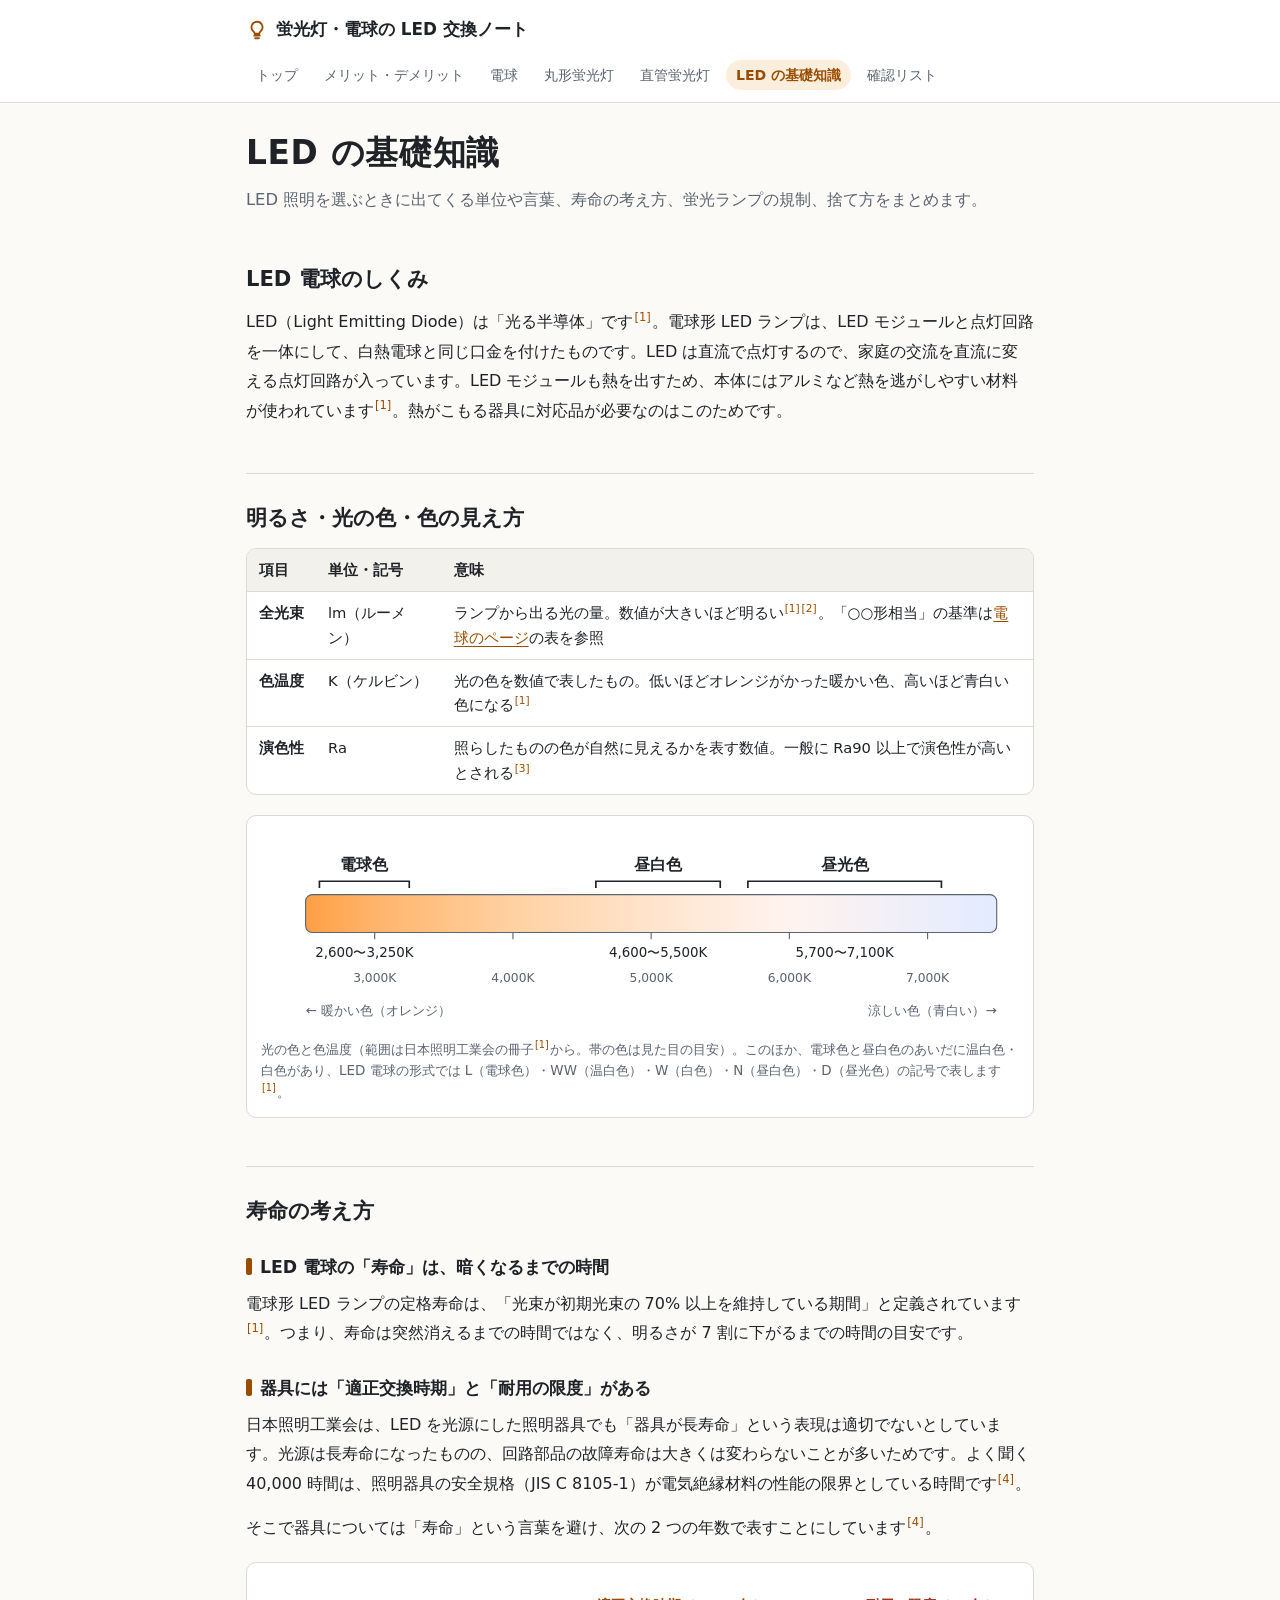
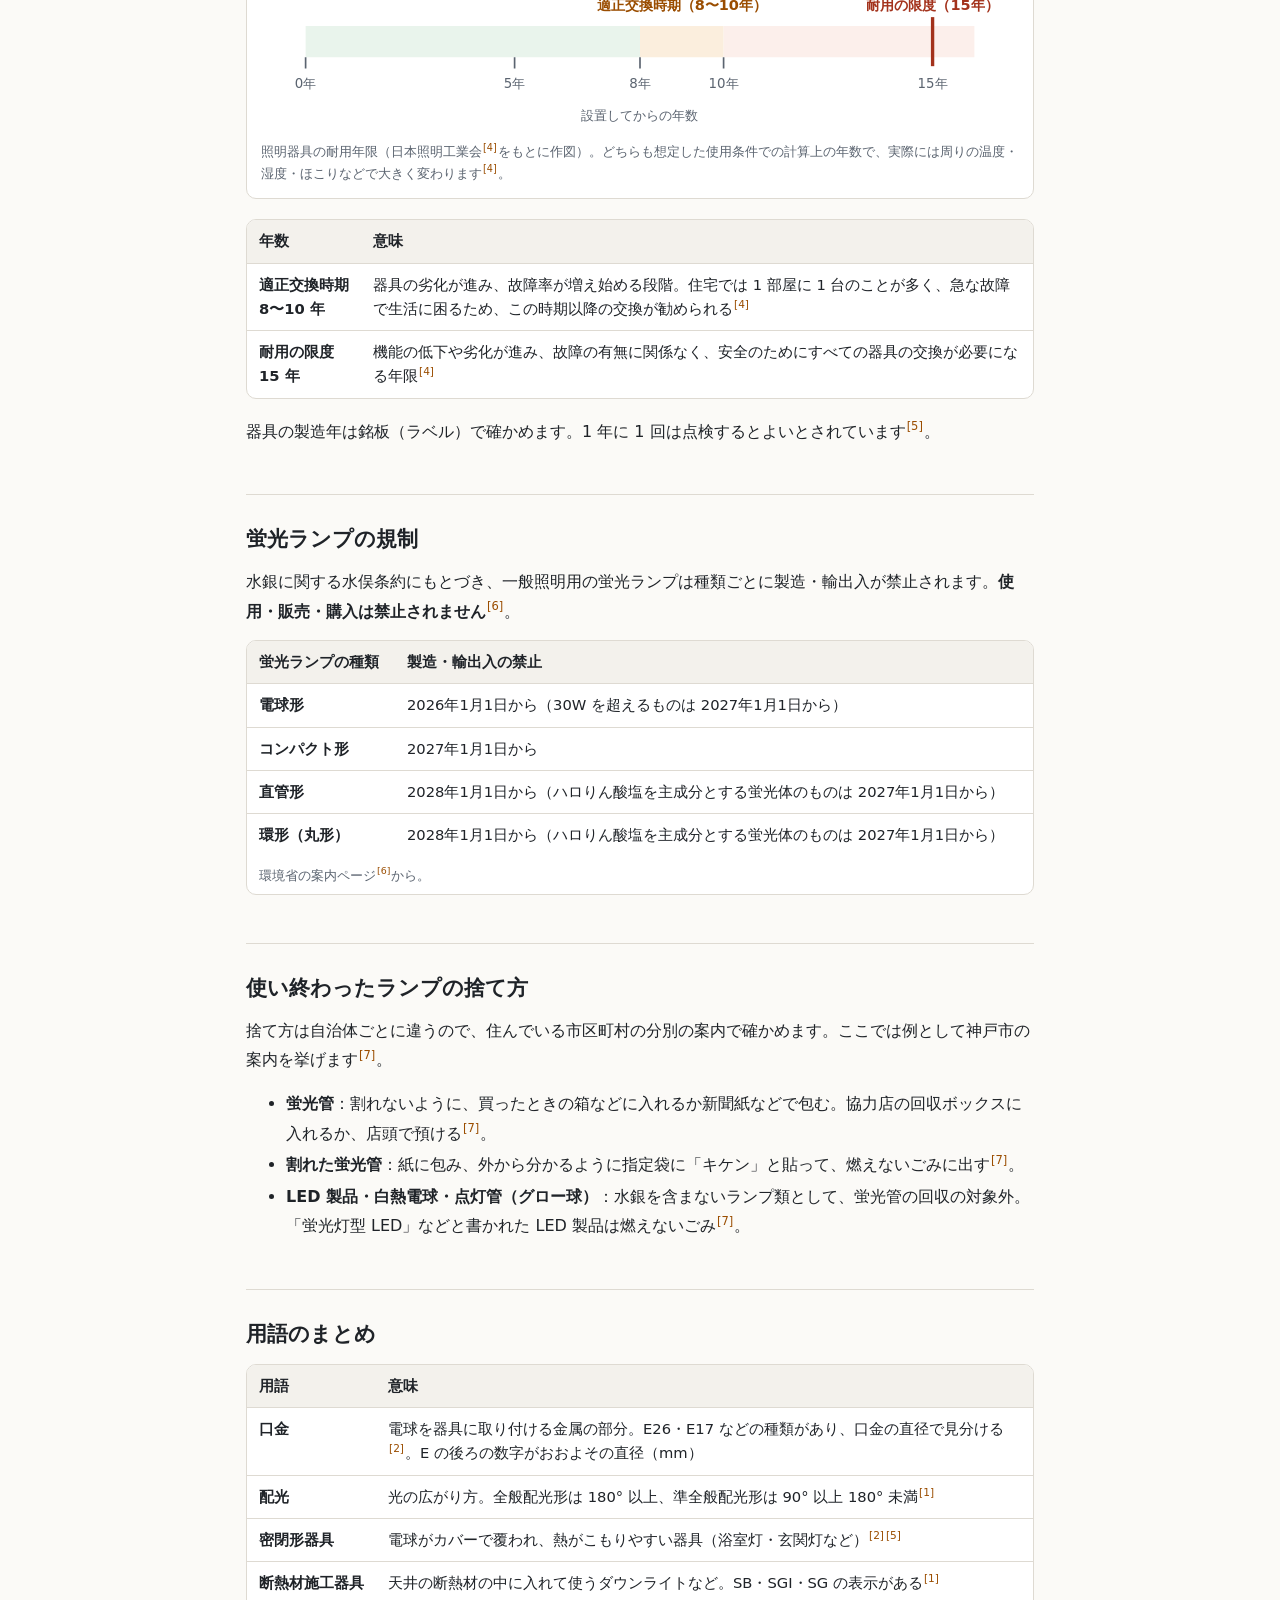
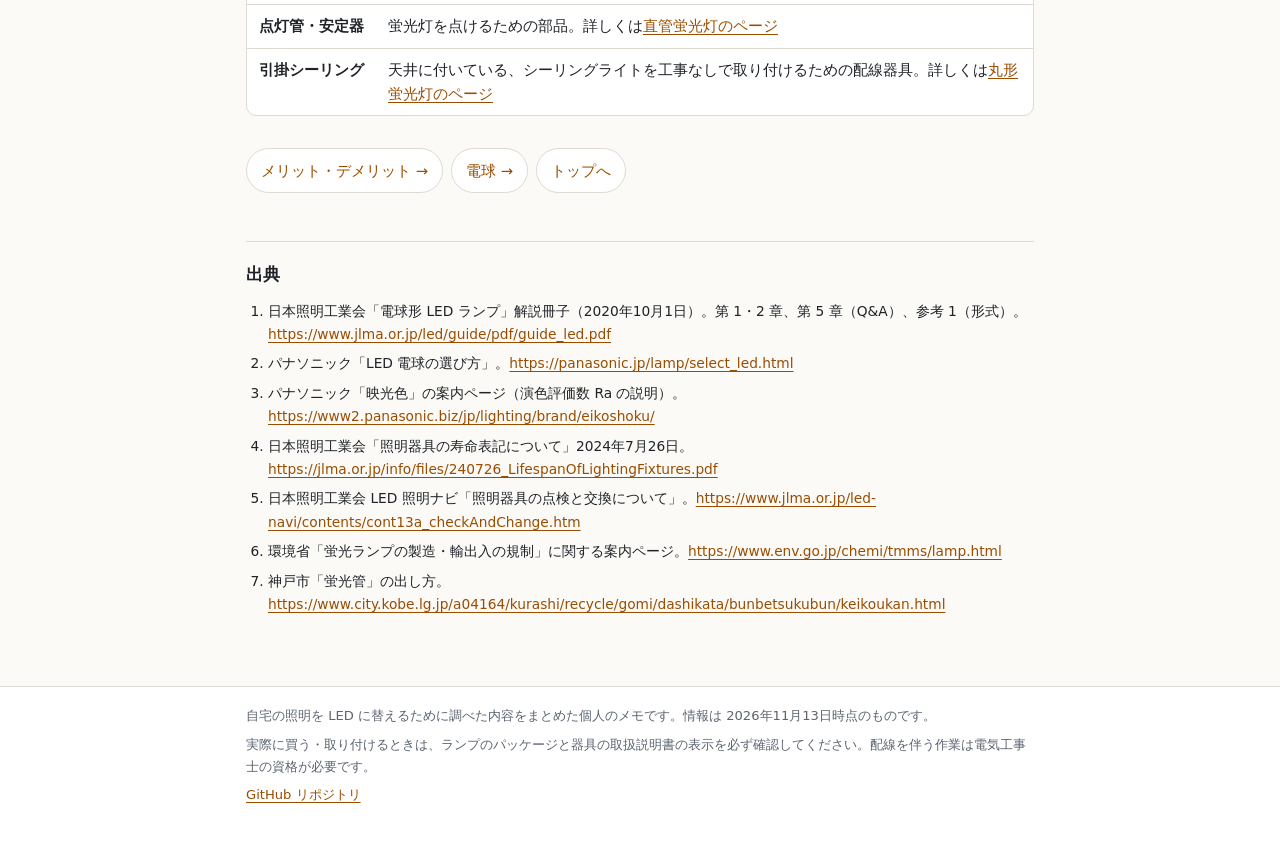
==== commit 036d97eb: "交換前の確認リストのページを追加 チャットで挙げた「自宅で確認すること」を後から見返せるように、check.html として サイトに載せた。スマホで見ながら使えるようにチェックボックスを付け、状態は" ====
--- a/docs/basics.html
+++ b/docs/basics.html
@@ -22,6 +22,7 @@
         <li><a href="circular.html">丸形蛍光灯</a></li>
         <li><a href="straight.html">直管蛍光灯</a></li>
         <li><a href="basics.html" aria-current="page">LED の基礎知識</a></li>
+        <li><a href="check.html">確認リスト</a></li>
       </ul>
     </nav>
   </div>
--- a/docs/style.css
+++ b/docs/style.css
@@ -416,6 +416,49 @@
 }
 .site-footer p { margin: 0 0 6px; }
 
+/* 確認リスト */
+.checklist {
+  margin: 10px 0 20px;
+  padding: 0;
+  list-style: none;
+  border-top: 1px solid var(--line);
+}
+.checklist li { margin: 0; border-bottom: 1px solid var(--line); }
+.checklist label {
+  display: flex;
+  align-items: flex-start;
+  gap: 12px;
+  padding: 10px 4px;
+  cursor: pointer;
+}
+.checklist input {
+  flex: none;
+  width: 20px;
+  height: 20px;
+  margin: 5px 0 0;
+  accent-color: var(--accent);
+}
+.checklist .what { display: block; font-weight: 700; line-height: 1.7; }
+.checklist .why { display: block; color: var(--muted); font-size: 0.86rem; line-height: 1.6; }
+.checklist input:checked + span .what { color: var(--muted); text-decoration: line-through; }
+.btn {
+  padding: 8px 16px;
+  border: 1px solid var(--line);
+  border-radius: 999px;
+  background: var(--surface);
+  color: var(--text);
+  font: inherit;
+  font-size: 0.9rem;
+  cursor: pointer;
+}
+.btn:hover { border-color: var(--accent); }
+
+/* 印刷するときはナビとフッターを省く */
+@media print {
+  .site-header, .site-footer, .next, .btn { display: none; }
+  body { background: #fff; }
+}
+
 .tag {
   display: inline-block;
   padding: 0 8px;
